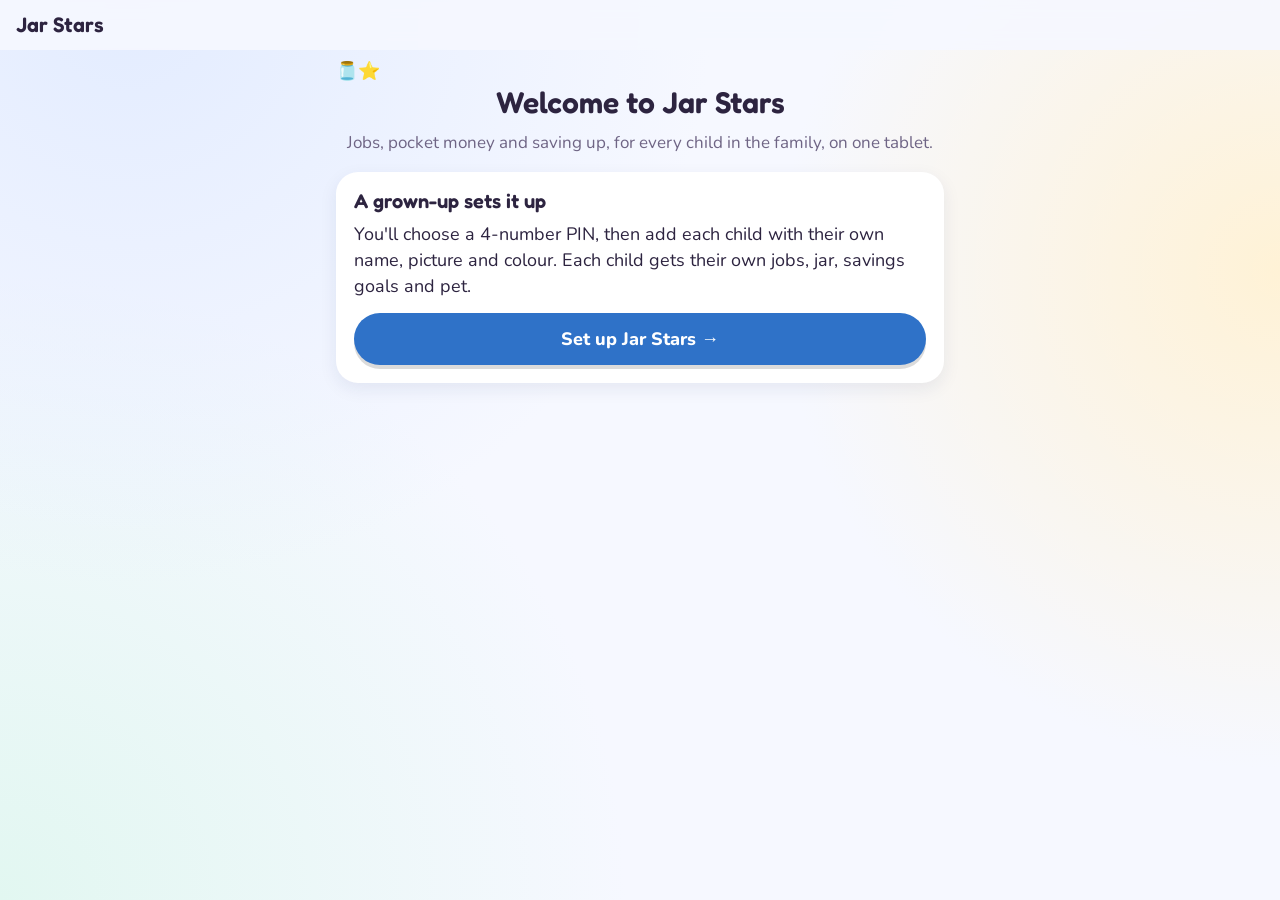
==== index.html @ aca7dc8d "Jar Stars: jobs, pocket money and pets for siblings on one device Profile picker, per-child jars, pe" ====
<!doctype html>
<html lang="en-GB">
<head>
  <meta charset="utf-8">
  <meta name="viewport" content="width=device-width, initial-scale=1, viewport-fit=cover">
  <title>Jar Stars</title>
  <meta name="description" content="Pocket money, jobs and savings for brothers and sisters, on one family tablet.">
  <meta name="theme-color" content="#f6f8ff">
  <link rel="manifest" href="manifest.webmanifest">
  <link rel="icon" href="icon.svg" type="image/svg+xml">
  <link rel="apple-touch-icon" href="icon.svg">
  <meta name="apple-mobile-web-app-capable" content="yes">
  <link rel="preconnect" href="https://fonts.googleapis.com">
  <link rel="preconnect" href="https://fonts.gstatic.com" crossorigin>
  <link href="https://fonts.googleapis.com/css2?family=Fredoka:wght@500;600&family=Nunito:wght@400;600;700;800&display=swap" rel="stylesheet">
  <link rel="stylesheet" href="style.css">
</head>
<body class="t-home">
  <header id="topbar">
    <button id="back" class="back" aria-label="Back" hidden>←</button>
    <div id="title" class="title"></div>
    <a id="starbox" class="stars" href="#/pet" aria-label="My stars and pet" hidden>⭐ <span id="starcount">0</span></a>
    <a id="who" class="whobtn" href="#/who" aria-label="Switch to someone else" hidden></a>
  </header>
  <main id="app"></main>
  <div id="toast" role="status" aria-live="polite"></div>
  <script src="content.js"></script>
  <script src="app.js"></script>
</body>
</html>
---- style.css ----
:root{
  --bg:#f6f8ff; --ink:#2d2440; --muted:#6f6585; --card:#ffffff; --line:#e4e8f4;
  --brave:#f2614f; --brave-soft:#ffe6e1;
  --calm:#1f9e91; --calm-soft:#d9f4f0;
  --goals:#e09400; --goals-soft:#fff1cf;
  --friends:#7c4ddb; --friends-soft:#ede5ff;
  --accent:#7c4ddb; --accent-soft:#ede5ff;
  --good:#1f8f5f; --good-soft:#dcf5e8;
  --bad:#d6404a; --bad-soft:#ffe3e3;
  --ok:#b87400; --ok-soft:#fff1cf;
  --r:22px; --shadow:0 6px 18px rgba(30,40,90,.08);
  --kid:#2f72c8; --kid-soft:#e1edfb;
}
body.t-home{--accent:var(--kid);--accent-soft:var(--kid-soft)}
body.t-money{--accent:#1f8f5f;--accent-soft:#dcf5e8}
body.t-week{--accent:#2f72c8;--accent-soft:#e1edfb}
body.t-friends{--accent:var(--friends);--accent-soft:var(--friends-soft)}

*{box-sizing:border-box}
[hidden]{display:none!important}
html,body{margin:0}
body{
  font-family:'Nunito',system-ui,-apple-system,sans-serif; background:var(--bg); color:var(--ink);
  font-size:18px; line-height:1.45; -webkit-tap-highlight-color:transparent; min-height:100vh;
  background-image:
    radial-gradient(circle at 10% 0%, #e3ecff 0, transparent 40%),
    radial-gradient(circle at 100% 30%, #fff2d6 0, transparent 35%),
    radial-gradient(circle at 0% 100%, #e2f7f1 0, transparent 40%);
  background-attachment:fixed;
}
h1,h2,h3{font-family:'Fredoka','Nunito',sans-serif;font-weight:600;line-height:1.15;margin:0 0 .4em}
h1{font-size:30px} h2{font-size:24px} h3{font-size:20px}
p{margin:0 0 .8em}
a{color:var(--accent)}
.muted{color:var(--muted)}
.center{text-align:center}

#topbar{
  position:sticky; top:0; z-index:10; display:flex; align-items:center; gap:10px;
  padding:10px 16px; padding-top:calc(10px + env(safe-area-inset-top));
  background:rgba(246,248,255,.9); backdrop-filter:blur(8px); -webkit-backdrop-filter:blur(8px);
}
.back{width:46px;height:46px;border-radius:50%;border:0;background:#fff;font-size:24px;font-weight:800;color:var(--ink);box-shadow:var(--shadow);cursor:pointer;flex:none}
.title{flex:1;font-family:'Fredoka',sans-serif;font-size:21px;font-weight:600;white-space:nowrap;overflow:hidden;text-overflow:ellipsis}
.stars{background:#fff;border-radius:999px;padding:7px 14px;font-weight:800;box-shadow:var(--shadow);text-decoration:none;color:var(--ink);flex:none}
.stars.bump{animation:bump .5s}
@keyframes bump{50%{transform:scale(1.25)}}

main{max-width:640px;margin:0 auto;padding:8px 16px 56px}

.card{background:var(--card);border-radius:var(--r);padding:18px;box-shadow:var(--shadow);margin:0 0 14px}
.card.soft{background:var(--accent-soft);box-shadow:none}
.intro{font-size:17px;color:var(--muted);margin:2px 2px 16px}

.btn{
  display:inline-flex;align-items:center;justify-content:center;gap:8px;min-height:52px;padding:12px 22px;
  border-radius:999px;border:0;background:var(--accent);color:#fff;font:800 18px 'Nunito',sans-serif;
  cursor:pointer;text-decoration:none;box-shadow:0 4px 0 rgba(0,0,0,.14);
}
.btn:active{transform:translateY(2px);box-shadow:0 2px 0 rgba(0,0,0,.14)}
.btn.ghost{background:#fff;color:var(--accent);border:2px solid var(--accent-soft);box-shadow:none}
.btn.block{width:100%}
.btn[disabled]{opacity:.45;pointer-events:none}
.row{display:flex;gap:10px;flex-wrap:wrap}
.row > .btn{flex:1}
.stack > * + *{margin-top:12px}

/* Home */
.hello{display:flex;align-items:center;gap:14px;margin:6px 0 16px}
.hello p{margin:0;color:var(--muted)}
.avatar{width:64px;height:64px;border-radius:50%;background:var(--kid-soft);border:3px solid var(--kid);display:grid;place-items:center;font-size:38px;box-shadow:var(--shadow);flex:none}
.small-link{display:block;text-align:center;margin-top:24px;color:var(--muted);font-weight:700;font-size:16px}

/* Tool list */
.tool{display:flex;align-items:center;gap:14px;background:#fff;border-radius:20px;padding:14px 16px;margin-bottom:12px;text-decoration:none;color:inherit;box-shadow:var(--shadow)}
.tool .ic{width:56px;height:56px;border-radius:16px;background:var(--accent-soft);display:grid;place-items:center;font-size:30px;flex:none}
.tool b{display:block;font-size:18px}
.tool small{color:var(--muted);font-size:15px;display:block;line-height:1.3}
.tool .tick{margin-left:auto;font-size:20px}

/* Chips & options */
.chips{display:grid;grid-template-columns:repeat(3,1fr);gap:10px}
.chip{border:2px solid var(--line);background:#fff;border-radius:18px;padding:12px 6px;font:700 15px 'Nunito',sans-serif;color:var(--ink);display:flex;flex-direction:column;align-items:center;gap:4px;cursor:pointer;text-align:center;line-height:1.2}
.chip .e{font-size:30px}
.chip.on{border-color:var(--accent);background:var(--accent-soft)}
.option{display:block;width:100%;text-align:left;background:#fff;border:2px solid var(--line);border-radius:18px;padding:14px 16px;margin-bottom:10px;font:700 17px 'Nunito',sans-serif;color:var(--ink);cursor:pointer;min-height:56px}
.option.right{border-color:var(--good);background:var(--good-soft)}
.option.wrong{border-color:var(--bad);background:var(--bad-soft)}
.option.dim{opacity:.6}
.option .tag{display:block;font-size:14px;font-weight:800;margin-top:4px}
.feedback{border-radius:18px;padding:14px 16px;margin:12px 0}
.feedback.good{background:var(--good-soft)}
.feedback.ok{background:var(--ok-soft)}
.feedback.bad{background:var(--bad-soft)}
.pill{display:inline-block;background:var(--accent-soft);color:var(--accent);border-radius:999px;padding:4px 12px;font-weight:800;font-size:14px;margin-bottom:8px}
.examples{display:flex;flex-wrap:wrap;gap:8px;margin:10px 0}
.examples button{border:0;background:var(--accent-soft);color:var(--ink);border-radius:999px;padding:8px 12px;font:700 14px 'Nunito',sans-serif;cursor:pointer}

input,textarea,select{width:100%;font:600 18px 'Nunito',sans-serif;padding:14px;border-radius:16px;border:2px solid var(--line);background:#fff;color:var(--ink)}
textarea{min-height:90px;resize:vertical}
input:focus,textarea:focus,select:focus{outline:none;border-color:var(--accent)}
label.lbl{display:block;font-weight:800;margin:14px 0 6px}

.progress{height:12px;background:var(--line);border-radius:99px;overflow:hidden;margin:8px 0 16px}
.progress > i{display:block;height:100%;background:var(--accent);border-radius:99px;transition:width .4s}
.dots{display:flex;gap:6px;justify-content:center;margin:6px 0 14px}
.dots i{width:10px;height:10px;border-radius:50%;background:var(--line)}
.dots i.on{background:var(--accent)}

/* Tabs */
.tabs{display:flex;gap:8px;overflow-x:auto;padding-bottom:8px;margin-bottom:8px;scrollbar-width:none}
.tab{white-space:nowrap;border-radius:99px;border:2px solid var(--line);background:#fff;padding:8px 14px;font:700 15px 'Nunito',sans-serif;cursor:pointer;color:var(--ink)}
.tab.on{background:var(--accent);color:#fff;border-color:var(--accent)}
.phrase{display:flex;align-items:center;gap:10px;background:#fff;border-radius:16px;padding:12px 14px;margin-bottom:10px;box-shadow:var(--shadow);font-weight:700}
.phrase span{flex:1}
.speak{border:0;background:var(--accent-soft);width:44px;height:44px;border-radius:50%;font-size:20px;cursor:pointer;flex:none}

/* Lists */
.entry{display:flex;align-items:center;gap:12px;padding:10px 0;border-bottom:1px solid var(--line)}
.entry:last-child{border-bottom:0}
.entry .e{font-size:30px}
.entry small{display:block;color:var(--muted)}
.x{margin-left:auto;border:0;background:var(--good-soft);color:var(--good);border-radius:999px;padding:8px 12px;font:800 14px 'Nunito',sans-serif;cursor:pointer}

/* Grown-ups */
.gu h3{margin-top:6px}
.gu ul{padding-left:20px;margin:0 0 10px}
.gu li{margin-bottom:6px}
.gu .ref{font-size:14px;color:var(--muted)}

/* Toast & confetti */
#toast{position:fixed;left:50%;bottom:calc(24px + env(safe-area-inset-bottom));transform:translate(-50%,140%);background:var(--ink);color:#fff;padding:12px 20px;border-radius:999px;font-weight:800;transition:transform .3s,visibility .3s;visibility:hidden;z-index:40;max-width:90vw;text-align:center}
#toast.show{transform:translate(-50%,0);visibility:visible}
.confetti{position:fixed;top:-40px;font-size:28px;animation:fall 2.4s linear forwards;pointer-events:none;z-index:50}
@keyframes fall{to{transform:translateY(110vh) rotate(540deg)}}
.pop{animation:pop .35s ease-out}
@keyframes pop{0%{transform:scale(.9);opacity:0}100%{transform:scale(1);opacity:1}}

@media (min-width:700px){
  .chips{grid-template-columns:repeat(4,1fr)}
}

/* ---------- My Pet ---------- */
.petbanner{display:flex;align-items:center;gap:14px;background:linear-gradient(135deg,#fff,#fff6ea);border:2px solid #ffe2b8;border-radius:20px;padding:12px 16px;margin-bottom:16px;text-decoration:none;color:var(--ink);box-shadow:var(--shadow)}
.petbanner .pb-pet{font-size:44px;line-height:1;animation:bob2 2.4s ease-in-out infinite}
.petbanner b{display:block;font-size:18px}
.petbanner small{color:var(--muted);font-size:15px}
.petbanner .pb-go{margin-left:auto;font-size:24px;font-weight:800}
@keyframes bob2{50%{transform:translateY(-4px)}}
.chip small.price{font-size:13px;color:var(--muted);font-weight:800}

.bubble{position:relative;background:#fff;border-radius:20px;padding:12px 16px;font-weight:800;text-align:center;box-shadow:var(--shadow);margin:4px auto 16px;max-width:92%}
.bubble::after{content:"";position:absolute;left:50%;bottom:-10px;transform:translateX(-50%);border:10px solid transparent;border-top-color:#fff;border-bottom:0}

.room{position:relative;width:100%;max-width:100%;aspect-ratio:10/9;border-radius:28px;overflow:hidden;box-shadow:0 8px 22px rgba(60,30,90,.14);margin-bottom:14px;
  background:linear-gradient(var(--wall) 0 62%, rgba(0,0,0,.06) 62% 63%, var(--floor) 63% 100%)}
.room .it{position:absolute;transform:translate(-50%,-50%);font-size:clamp(28px,9vw,44px);line-height:1;user-select:none;border:0;background:none;padding:0;cursor:default}
.room .toy{cursor:pointer}
.room .toy.spin{animation:spin .7s}
@keyframes spin{50%{transform:translate(-50%,-80%) rotate(180deg)}100%{transform:translate(-50%,-50%) rotate(360deg)}}
.petwrap{position:absolute;left:50%;top:60%;transform:translate(-50%,-50%);border:0;background:none;padding:0;cursor:pointer;font-size:clamp(76px,25vw,112px);line-height:1;animation:bob 2.6s ease-in-out infinite}
.petwrap .pet{display:block}
.petwrap .acc{position:absolute;left:50%;transform:translateX(-50%);font-size:.42em;line-height:1}
.petwrap .acc.head{top:-.18em}
.petwrap .acc.face{top:.28em}
.petwrap .acc.neck{top:.7em}
.petwrap.jump{animation:jump .6s}
@keyframes bob{50%{transform:translate(-50%,-56%)}}
@keyframes jump{30%{transform:translate(-50%,-85%) rotate(-8deg)}60%{transform:translate(-50%,-50%) rotate(6deg)}100%{transform:translate(-50%,-50%)}}
.heart{position:absolute;top:50%;font-size:26px;pointer-events:none;animation:float 1.4s ease-out forwards}
@keyframes float{from{transform:translateY(0);opacity:1}to{transform:translateY(-120px);opacity:0}}
.eat{position:absolute;left:58%;top:62%;font-size:40px;pointer-events:none;animation:eat .9s ease-in forwards}
@keyframes eat{0%{transform:translate(0,-40px) scale(1.3)}70%{transform:translate(-10px,0) scale(.8)}100%{transform:translate(-14px,4px) scale(0);opacity:0}}
.homelabel{position:absolute;left:10px;bottom:10px;background:rgba(255,255,255,.85);border-radius:999px;padding:4px 10px;font-size:13px;font-weight:800}

.tray{display:flex;gap:10px;flex-wrap:wrap;justify-content:center;background:#fff;border-radius:20px;padding:10px;box-shadow:var(--shadow);margin-bottom:14px;min-height:64px;align-items:center}
.food{position:relative;border:0;background:var(--accent-soft);width:52px;height:52px;border-radius:16px;font-size:28px;cursor:pointer}
.food b{position:absolute;right:-6px;top:-6px;background:var(--accent);color:#fff;font-size:12px;border-radius:999px;min-width:22px;height:22px;display:grid;place-items:center;padding:0 5px}

.wallet{text-align:center;background:#fff;border-radius:999px;padding:10px 16px;margin-bottom:12px;box-shadow:var(--shadow)}
.shop{display:grid;grid-template-columns:1fr 1fr;gap:12px;margin-bottom:12px}
.shopitem{background:#fff;border-radius:20px;padding:14px 10px;display:flex;flex-direction:column;align-items:center;gap:4px;text-align:center;box-shadow:var(--shadow);min-width:0}
.shopitem .se{font-size:44px;line-height:1.1}
.shopitem small{color:var(--muted);font-size:13px;font-weight:700}
.buy{margin-top:auto;border:0;border-radius:999px;padding:9px 14px;font:800 15px 'Nunito',sans-serif;background:var(--accent);color:#fff;cursor:pointer;width:100%}
.buy[disabled]{opacity:.4;cursor:default}
.buy.use{background:var(--good)}
.buy.using{background:var(--accent-soft);color:var(--accent);opacity:1}
@media (prefers-reduced-motion: reduce){.petwrap,.petbanner .pb-pet{animation:none}}

/* ---------- My Week ---------- */
.weekbanner{background:linear-gradient(135deg,#fff,#eef5ff);border-color:#cfe1fa}
.weekstrip{display:grid;grid-template-columns:repeat(7,1fr);gap:6px;margin:4px 0 16px}
.wd{display:flex;flex-direction:column;align-items:center;gap:2px;border:2px solid var(--line);background:#fff;border-radius:16px;padding:8px 2px;font:700 12px 'Nunito',sans-serif;color:var(--muted);cursor:pointer;min-width:0}
.wd b{font-size:18px;color:var(--ink)}
.wd span{font-size:13px;min-height:18px;white-space:nowrap;overflow:hidden;max-width:100%}
.wd.on{border-color:var(--accent);background:var(--accent-soft);color:var(--ink)}
.club{display:flex;align-items:center;gap:14px;background:#fff;border-radius:18px;padding:12px 16px;margin-bottom:10px;box-shadow:var(--shadow)}
.club .ce{font-size:34px}
.club small{display:block;color:var(--muted);font-weight:700}
.grp{font-weight:800;margin:6px 0 6px;color:var(--accent)}
.grp:first-child{margin-top:0}
.check{display:flex;align-items:center;gap:12px;width:100%;text-align:left;border:0;border-bottom:1px solid var(--line);background:none;padding:10px 2px;font:700 17px 'Nunito',sans-serif;color:var(--ink);cursor:pointer;min-height:52px}
.check:last-of-type{border-bottom:0}
.check .box{width:30px;height:30px;border-radius:10px;border:2px solid #cdd9ea;display:grid;place-items:center;font-weight:900;color:#fff;flex:none;font-size:18px}
.check .ce{font-size:22px;flex:none}
.check .ct{flex:1;min-width:0}
.check.on .box{background:var(--good);border-color:var(--good)}
.check.on .ct{color:var(--muted);text-decoration:line-through}
.noschool{display:flex;align-items:center;gap:10px;font-weight:700;font-size:15px;color:var(--muted);margin:0 0 10px}
.noschool input{width:22px;height:22px;accent-color:var(--accent)}
.clubedit{border:2px solid var(--line);border-radius:18px;padding:12px;margin:10px 0}
.erow{display:flex;align-items:center;gap:10px;padding:8px 0;border-bottom:1px solid var(--line);font-weight:700}
.erow span{flex:1;min-width:0}
.del{border:0;background:var(--bad-soft);color:var(--bad);width:36px;height:36px;border-radius:50%;font-weight:900;cursor:pointer;flex:none}
.elist .row{margin-top:10px}
.elist .row input{flex:1;min-width:0}

.timepick select{flex:1;min-width:0}

.pickpics{display:grid;grid-template-columns:repeat(6,1fr);gap:6px}
.pickpics button{border:2px solid var(--line);background:#fff;border-radius:12px;font-size:24px;aspect-ratio:1;max-width:100%;padding:0;cursor:pointer}
.pickpics button.on{border-color:var(--accent);background:var(--accent-soft)}

.erow{align-items:flex-start}
.etext{flex:1;min-width:0;display:flex;flex-direction:column;gap:6px}
.daychips{display:flex;flex-wrap:wrap;gap:4px}
.dchip{border:2px solid var(--line);background:#fff;color:var(--muted);border-radius:999px;min-width:36px;height:30px;padding:0 6px;font:800 13px 'Nunito',sans-serif;cursor:pointer}
.dchip.on{background:var(--accent);border-color:var(--accent);color:#fff}
.warn{color:var(--bad);font-weight:700}

/* ---------- Pocket money ---------- */
.moneypill{display:flex;align-items:center;gap:10px;background:#fff;border:2px solid #cdeedd;border-radius:999px;padding:10px 16px;margin:0 0 14px;text-decoration:none;color:var(--ink);font-weight:800;box-shadow:var(--shadow)}
.moneypill span:first-child{flex:1}
.moneypill b{color:#1f8f5f;font-size:18px}
.moneycard{padding-block:22px}
.bigmoney{font-family:'Fredoka',sans-serif;font-size:52px;font-weight:600;color:#1f8f5f;line-height:1.1;margin:4px 0 8px;font-variant-numeric:tabular-nums}
.tagp{border-radius:999px;padding:6px 12px;font-weight:800;font-size:14px;white-space:nowrap;flex:none}
.tagp.wait{background:var(--ok-soft);color:var(--ok)}
.tagp.ok{background:var(--good-soft);color:var(--good)}
.tagp.no{background:var(--bad-soft);color:var(--bad)}
.entry b.pos{color:var(--good);font-variant-numeric:tabular-nums}
.entry b.neg{color:var(--bad);font-variant-numeric:tabular-nums}
.rv{display:flex;align-items:center;gap:12px;padding:9px 0;border-bottom:1px solid var(--line);font-weight:700;cursor:pointer}
.rv input{width:24px;height:24px;accent-color:var(--good);flex:none}
.rv span{flex:1;min-width:0}
.paysum{margin:12px 0;font-weight:700}
.payin{width:96px;flex:none}
.addgig{border:0;background:var(--accent);color:#fff;width:38px;height:38px;border-radius:50%;font-size:22px;font-weight:800;cursor:pointer;flex:none}

.moneybanner{background:linear-gradient(135deg,#fff,#effaf4);border-color:#cdeedd}
.split{display:grid;grid-template-columns:1fr 1fr;gap:10px;border-top:1px solid var(--line);padding-top:12px;margin-top:4px}
.split b,.stats b{display:block;font-size:20px;font-variant-numeric:tabular-nums}
.split small,.stats small{color:var(--muted);font-weight:700}
.stats{display:grid;grid-template-columns:repeat(3,1fr);gap:10px;margin-bottom:14px}
.stats > div{background:#fff;border-radius:18px;padding:12px 8px;text-align:center;box-shadow:var(--shadow);min-width:0}
.stats b{font-size:18px;color:#1f8f5f}
.gh{display:flex;align-items:center;gap:12px}
.gh .ge{font-size:38px;line-height:1}
.gh small{display:block;color:var(--muted);font-weight:700}
.goalc .progress{margin:12px 0}
.quick{display:flex;flex-wrap:wrap;gap:8px}
.qamt{border:2px solid var(--accent-soft);background:#fff;color:var(--accent);border-radius:999px;padding:8px 12px;font:800 15px 'Nunito',sans-serif;cursor:pointer}
.qamt[disabled]{opacity:.35;cursor:default}
.linkbtn{border:0;background:none;color:var(--muted);font:700 14px 'Nunito',sans-serif;text-decoration:underline;margin-top:10px;padding:4px 0;cursor:pointer}
.hearts{display:flex;align-items:center;gap:4px;margin:12px 0}
.hearts .muted{flex:1;font-size:15px;font-weight:700}
.hrt{border:0;background:none;font-size:24px;cursor:pointer;padding:2px}
.wishc .row .btn{font-size:16px;min-height:46px;padding:10px 14px}

/* ---------- Jar Stars: siblings ---------- */
.whobtn{width:46px;height:46px;border-radius:50%;display:grid;place-items:center;font-size:26px;text-decoration:none;background:var(--kid-soft);border:3px solid var(--kid);flex:none}
.kids{display:grid;grid-template-columns:1fr 1fr;gap:14px;margin-top:10px}
.kidtile{border:0;border-radius:28px;padding:20px 10px 16px;background:var(--cs);border:3px solid var(--c);display:flex;flex-direction:column;align-items:center;gap:8px;cursor:pointer;box-shadow:var(--shadow);min-height:160px;justify-content:center}
.kidtile:active{transform:scale(.97)}
.kt-av{font-size:62px;line-height:1}
.kt-name{font:600 22px 'Fredoka',sans-serif;color:var(--ink);word-break:break-word}
.famrow,.kidhead{display:flex;align-items:center;gap:14px;background:#fff;border-radius:20px;padding:12px 16px;margin-bottom:12px;text-decoration:none;color:var(--ink);box-shadow:var(--shadow);border-left:8px solid var(--c)}
.fr-av{width:52px;height:52px;border-radius:50%;background:var(--cs);display:grid;place-items:center;font-size:30px;flex:none}
.fr-main{flex:1;min-width:0}
.fr-main b,.kidhead b{display:block;font-size:19px}
.fr-main small,.kidhead small{color:var(--muted);font-weight:700;font-size:15px}
.fr-side{display:flex;flex-direction:column;align-items:flex-end;gap:4px;flex:none}
.fr-side b{color:#1f8f5f;font-size:18px;font-variant-numeric:tabular-nums}
.fr-side small{color:var(--muted);font-size:13px;font-weight:700}
.swatches{display:flex;flex-wrap:wrap;gap:10px}
.sw{width:52px;height:52px;border-radius:50%;border:4px solid #fff;background:var(--c);box-shadow:0 0 0 2px var(--line);cursor:pointer;display:grid;place-items:center;padding:0}
.sw small{color:#fff;font:800 11px 'Nunito',sans-serif}
.sw.on{box-shadow:0 0 0 3px var(--ink)}
.jar{font-size:44px;line-height:1;margin-bottom:4px}
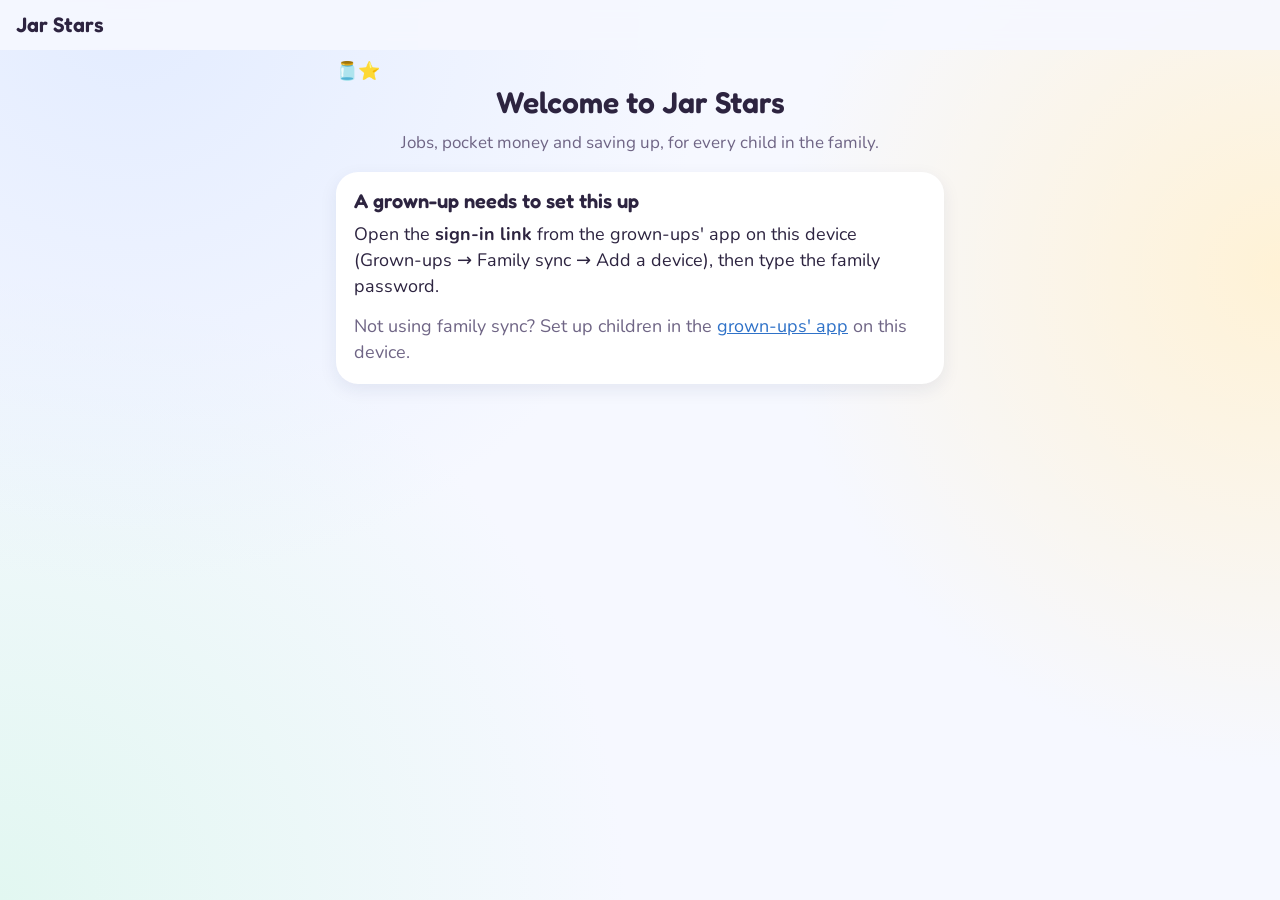
==== commit e5cc9d2f: "Family sync via a private GitHub repo, and separate children's and grown-ups' apps - sync.js: saves " ====
--- a/index.html
+++ b/index.html
@@ -20,11 +20,14 @@
     <button id="back" class="back" aria-label="Back" hidden>←</button>
     <div id="title" class="title"></div>
     <a id="starbox" class="stars" href="#/pet" aria-label="My stars and pet" hidden>⭐ <span id="starcount">0</span></a>
+    <span id="sync" class="syncdot" hidden></span>
     <a id="who" class="whobtn" href="#/who" aria-label="Switch to someone else" hidden></a>
   </header>
   <main id="app"></main>
   <div id="toast" role="status" aria-live="polite"></div>
+  <script>window.CLIENT = 'kids';</script>
   <script src="content.js"></script>
+  <script src="sync.js"></script>
   <script src="app.js"></script>
 </body>
 </html>
--- a/style.css
+++ b/style.css
@@ -288,3 +288,39 @@
 .sw small{color:#fff;font:800 11px 'Nunito',sans-serif}
 .sw.on{box-shadow:0 0 0 3px var(--ink)}
 .jar{font-size:44px;line-height:1;margin-bottom:4px}
+.jicon{border:2px solid var(--line);background:#fff;width:46px;height:46px;border-radius:14px;font-size:24px;cursor:pointer;flex:none;padding:0;position:relative}
+.jicon::after{content:"✎";position:absolute;right:-6px;bottom:-6px;background:var(--accent);color:#fff;font-size:11px;width:18px;height:18px;border-radius:50%;display:grid;place-items:center}
+.jicon.on{border-color:var(--accent);background:var(--accent-soft)}
+.iconpick{padding:10px 0 12px;border-bottom:1px solid var(--line)}
+.iconpick .pickpics{grid-template-columns:repeat(8,1fr)}
+@media (max-width:420px){.iconpick .pickpics{grid-template-columns:repeat(6,1fr)}}
+
+/* Big furniture the pet can sit on */
+.room{container-type:inline-size}
+.room .seat{font-size:clamp(104px,34vw,158px);font-size:37cqw;cursor:pointer;z-index:1}
+.room .seat.taken{filter:drop-shadow(0 0 6px rgba(255,255,255,.9))}
+.petwrap{z-index:2}
+.petwrap.sitting{font-size:clamp(62px,20vw,90px);font-size:22cqw}
+.homelabel{z-index:3;bottom:auto;top:8px;left:8px}
+
+/* Grown-up: taking money out */
+.outkinds{display:grid;grid-template-columns:repeat(3,1fr);gap:8px}
+.okind{border:2px solid var(--line);background:#fff;border-radius:16px;padding:10px 6px;font:700 14px 'Nunito',sans-serif;color:var(--ink);cursor:pointer;display:flex;flex-direction:column;align-items:center;gap:4px;min-height:72px}
+.okind span{font-size:26px;line-height:1}
+.okind.on{border-color:var(--accent);background:var(--accent-soft)}
+.buyrow .payin{width:84px}
+.entry .ldel{margin-left:8px}
+
+/* Drawn furniture */
+.room .art svg{display:block;width:100%;height:auto}
+.room .art-window{width:40cqw}
+.room .art-bookshelf{width:21cqw}
+/* Moving furniture */
+.room.moving .it{cursor:grab;touch-action:none;animation:wiggle 1.2s ease-in-out infinite;outline:2px dashed rgba(255,255,255,.9);outline-offset:4px;border-radius:10px}
+.room.moving .it.dragging{cursor:grabbing;animation:none;z-index:5;transform:translate(-50%,-50%) scale(1.08);filter:drop-shadow(0 8px 10px rgba(0,0,0,.25))}
+.room.moving .petwrap{pointer-events:none;opacity:.6}
+@keyframes wiggle{0%,100%{rotate:-2deg}50%{rotate:2deg}}
+@media (prefers-reduced-motion: reduce){.room.moving .it{animation:none}}
+.seart svg{width:52px;height:52px}
+
+.syncdot{font-size:20px;line-height:1;flex:none;cursor:default}
